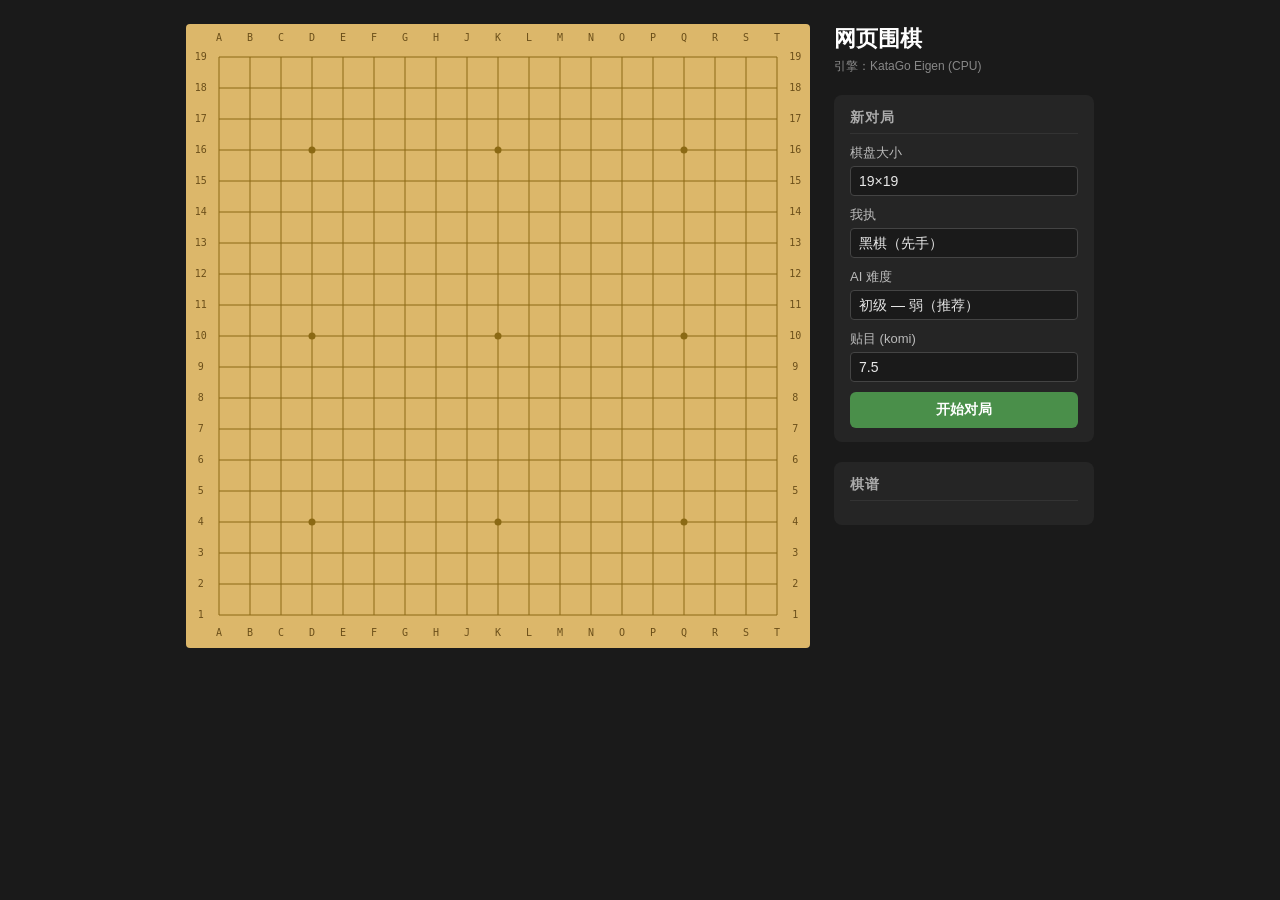
==== frontend/index.html @ e3431374 "Add undo (悔棋) feature POST /api/undo undoes the last human move + AI response (2 GTP undos), resets " ====
<!DOCTYPE html>
<html lang="zh-CN">
<head>
  <meta charset="UTF-8" />
  <meta name="viewport" content="width=device-width, initial-scale=1.0" />
  <title>网页围棋 · KataGo</title>
  <link rel="stylesheet" href="style.css" />
</head>
<body>

<div id="app">
  <!-- Left: board -->
  <div id="board-panel">
    <canvas id="goboard"></canvas>
    <div id="thinking-indicator" class="hidden">AI 思考中…</div>
  </div>

  <!-- Right: controls -->
  <div id="side-panel">
    <h1>网页围棋</h1>
    <p class="subtitle">引擎：KataGo Eigen (CPU)</p>

    <!-- New game settings -->
    <section id="setup-section">
      <h2>新对局</h2>

      <label>棋盘大小
        <select id="board-size">
          <option value="19" selected>19×19</option>
          <option value="13">13×13</option>
          <option value="9">9×9</option>
        </select>
      </label>

      <label>我执
        <select id="human-color">
          <option value="black" selected>黑棋（先手）</option>
          <option value="white">白棋（后手）</option>
        </select>
      </label>

      <label>AI 难度
        <select id="difficulty">
          <option value="beginner">入门 — 最弱最快</option>
          <option value="easy" selected>初级 — 弱（推荐）</option>
          <option value="medium">中级 — 较强</option>
          <option value="hard">高手 — 最强</option>
        </select>
      </label>

      <label>贴目 (komi)
        <input id="komi" type="number" value="7.5" step="0.5" min="0" max="15" />
      </label>

      <button id="btn-new-game" class="btn btn-primary">开始对局</button>
    </section>

    <!-- In-game controls -->
    <section id="game-section" class="hidden">
      <h2>对局中</h2>

      <div class="info-row">
        <span class="label">我执：</span>
        <span id="info-human-color" class="value">—</span>
      </div>
      <div class="info-row">
        <span class="label">当前手：</span>
        <span id="info-turn" class="value">—</span>
      </div>
      <div class="info-row">
        <span class="label">提子（黑）：</span>
        <span id="info-cap-black" class="value">0</span>
      </div>
      <div class="info-row">
        <span class="label">提子（白）：</span>
        <span id="info-cap-white" class="value">0</span>
      </div>
      <div class="info-row">
        <span class="label">手数：</span>
        <span id="info-moves" class="value">0</span>
      </div>

      <div class="btn-group">
        <button id="btn-pass" class="btn btn-secondary">虚手 (Pass)</button>
        <button id="btn-undo" class="btn btn-secondary">悔棋</button>
        <button id="btn-resign" class="btn btn-danger">认输 (Resign)</button>
      </div>

      <button id="btn-end-game" class="btn btn-outline">结束本局</button>
    </section>

    <!-- Result -->
    <section id="result-section" class="hidden">
      <h2>对局结果</h2>
      <p id="result-text" class="result-text">—</p>
      <button id="btn-again" class="btn btn-primary">再来一局</button>
    </section>

    <!-- Move log -->
    <section id="log-section">
      <h2>棋谱</h2>
      <div id="move-log"></div>
    </section>
  </div>
</div>

<div id="toast"></div>

<script src="game.js"></script>
</body>
</html>
---- frontend/style.css ----
/* === Reset & Base === */
*, *::before, *::after { box-sizing: border-box; margin: 0; padding: 0; }

body {
  font-family: "Helvetica Neue", Arial, "PingFang SC", "Microsoft YaHei", sans-serif;
  background: #1a1a1a;
  color: #e8e8e8;
  min-height: 100vh;
}

/* === Layout === */
#app {
  display: flex;
  gap: 24px;
  padding: 24px;
  min-height: 100vh;
  align-items: flex-start;
  justify-content: center;
  flex-wrap: wrap;
}

/* === Board Panel === */
#board-panel {
  position: relative;
  flex-shrink: 0;
}

#goboard {
  display: block;
  border-radius: 4px;
  cursor: crosshair;
  touch-action: none;
}

#thinking-indicator {
  position: absolute;
  bottom: 8px;
  left: 50%;
  transform: translateX(-50%);
  background: rgba(0,0,0,0.75);
  color: #fff;
  padding: 6px 16px;
  border-radius: 20px;
  font-size: 14px;
  pointer-events: none;
  animation: pulse 1s ease-in-out infinite;
}

@keyframes pulse {
  0%, 100% { opacity: 1; }
  50% { opacity: 0.4; }
}

/* === Side Panel === */
#side-panel {
  width: 260px;
  min-width: 220px;
  display: flex;
  flex-direction: column;
  gap: 20px;
}

h1 {
  font-size: 22px;
  font-weight: 700;
  color: #fff;
}

.subtitle {
  font-size: 12px;
  color: #888;
  margin-top: -16px;
}

h2 {
  font-size: 14px;
  text-transform: uppercase;
  letter-spacing: 0.08em;
  color: #aaa;
  margin-bottom: 10px;
  padding-bottom: 6px;
  border-bottom: 1px solid #333;
}

section {
  background: #252525;
  border-radius: 8px;
  padding: 14px 16px;
}

/* === Form controls === */
label {
  display: flex;
  flex-direction: column;
  gap: 4px;
  font-size: 13px;
  color: #bbb;
  margin-bottom: 10px;
}

select, input[type="number"] {
  background: #1a1a1a;
  border: 1px solid #444;
  border-radius: 4px;
  color: #e8e8e8;
  padding: 6px 8px;
  font-size: 14px;
  width: 100%;
  appearance: none;
}

select:focus, input:focus {
  outline: none;
  border-color: #6b9f6b;
}

/* === Buttons === */
.btn {
  display: block;
  width: 100%;
  padding: 9px 12px;
  border: none;
  border-radius: 6px;
  font-size: 14px;
  font-weight: 600;
  cursor: pointer;
  transition: opacity 0.15s, transform 0.1s;
  text-align: center;
}

.btn:active { transform: scale(0.97); }
.btn:disabled { opacity: 0.4; cursor: not-allowed; }

.btn-primary  { background: #4a8f4a; color: #fff; }
.btn-primary:hover  { opacity: 0.88; }
.btn-secondary { background: #555; color: #fff; }
.btn-secondary:hover { opacity: 0.88; }
.btn-danger   { background: #8f3a3a; color: #fff; }
.btn-danger:hover   { opacity: 0.88; }
.btn-outline  { background: transparent; color: #aaa; border: 1px solid #444; margin-top: 6px; }
.btn-outline:hover  { border-color: #888; color: #ddd; }

.btn-group {
  display: flex;
  gap: 8px;
  margin-bottom: 4px;
}
.btn-group .btn { flex: 1; }

/* === Info rows === */
.info-row {
  display: flex;
  justify-content: space-between;
  font-size: 13px;
  padding: 3px 0;
}
.info-row .label { color: #999; }
.info-row .value { color: #e8e8e8; font-weight: 600; }

/* === Result === */
.result-text {
  font-size: 26px;
  font-weight: 700;
  text-align: center;
  color: #f0c060;
  padding: 10px 0;
}

/* === Move log === */
#move-log {
  max-height: 180px;
  overflow-y: auto;
  font-size: 12px;
  color: #aaa;
  font-family: monospace;
  line-height: 1.7;
}

#move-log::-webkit-scrollbar { width: 4px; }
#move-log::-webkit-scrollbar-track { background: #1a1a1a; }
#move-log::-webkit-scrollbar-thumb { background: #444; border-radius: 2px; }

/* === Toast === */
#toast {
  position: fixed;
  bottom: 24px;
  left: 50%;
  transform: translateX(-50%) translateY(80px);
  background: #333;
  color: #fff;
  padding: 10px 20px;
  border-radius: 20px;
  font-size: 14px;
  transition: transform 0.3s ease;
  pointer-events: none;
  z-index: 100;
}

#toast.show {
  transform: translateX(-50%) translateY(0);
}

/* === Utility === */
.hidden { display: none !important; }
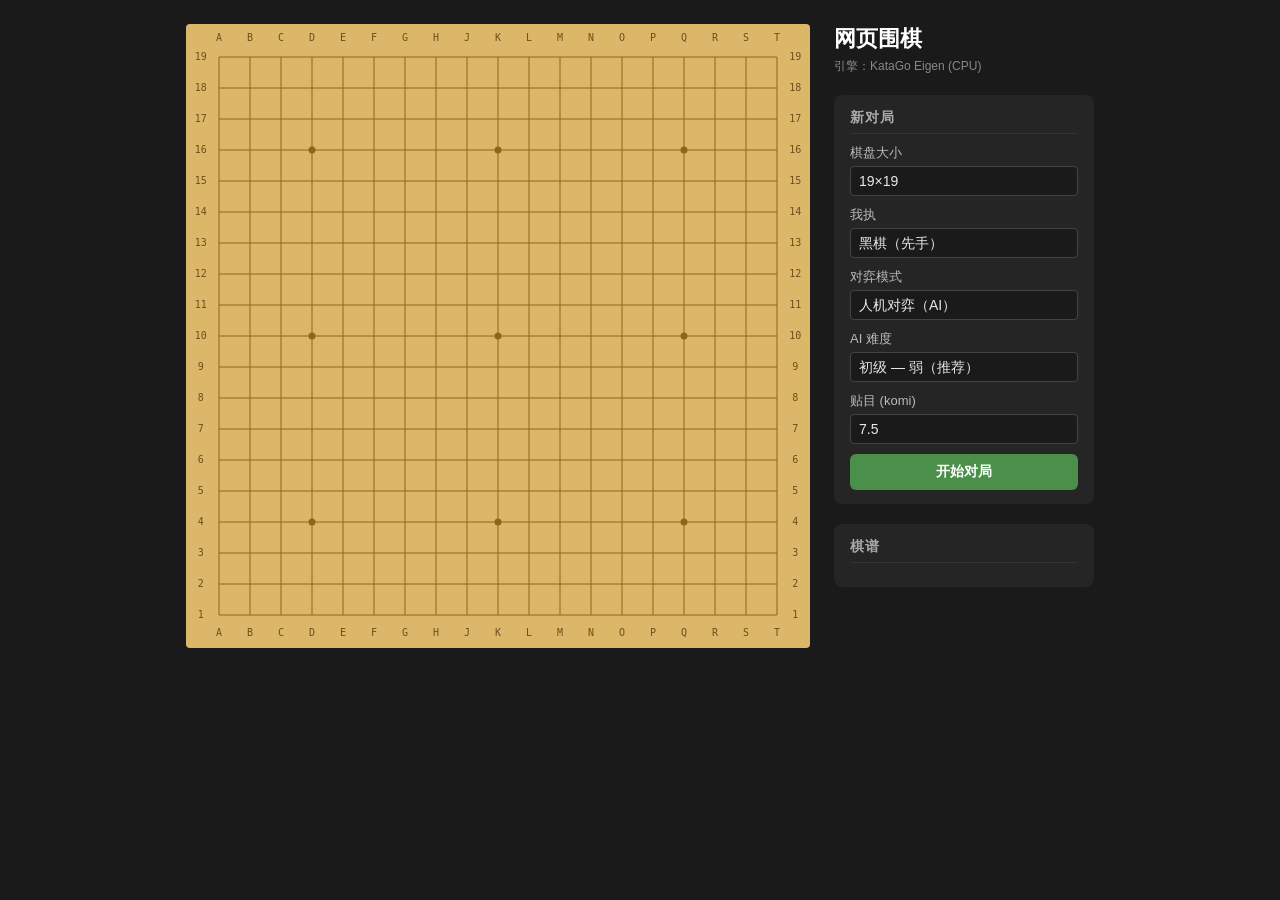
==== commit 1e961df6: "Add local two-player (双人对弈) mode Backend: - api_new_game: accept mode param ("vs_ai" | "vs_human"); " ====
--- a/frontend/index.html
+++ b/frontend/index.html
@@ -39,14 +39,23 @@
         </select>
       </label>
 
-      <label>AI 难度
-        <select id="difficulty">
-          <option value="beginner">入门 — 最弱最快</option>
-          <option value="easy" selected>初级 — 弱（推荐）</option>
-          <option value="medium">中级 — 较强</option>
-          <option value="hard">高手 — 最强</option>
+      <label>对弈模式
+        <select id="game-mode">
+          <option value="vs_ai" selected>人机对弈（AI）</option>
+          <option value="vs_human">双人对弈（本地）</option>
         </select>
       </label>
+
+      <div id="difficulty-group">
+        <label>AI 难度
+          <select id="difficulty">
+            <option value="beginner">入门 — 最弱最快</option>
+            <option value="easy" selected>初级 — 弱（推荐）</option>
+            <option value="medium">中级 — 较强</option>
+            <option value="hard">高手 — 最强</option>
+          </select>
+        </label>
+      </div>
 
       <label>贴目 (komi)
         <input id="komi" type="number" value="7.5" step="0.5" min="0" max="15" />
@@ -60,7 +69,7 @@
       <h2>对局中</h2>
 
       <div class="info-row">
-        <span class="label">我执：</span>
+        <span class="label" id="label-mode">我执：</span>
         <span id="info-human-color" class="value">—</span>
       </div>
       <div class="info-row">
@@ -86,13 +95,14 @@
         <button id="btn-resign" class="btn btn-danger">认输 (Resign)</button>
       </div>
 
-      <button id="btn-end-game" class="btn btn-outline">结束本局</button>
+      <button id="btn-end-game" class="btn btn-outline">数棋结束</button>
     </section>
 
     <!-- Result -->
     <section id="result-section" class="hidden">
       <h2>对局结果</h2>
       <p id="result-text" class="result-text">—</p>
+      <p id="result-detail" class="result-detail"></p>
       <button id="btn-again" class="btn btn-primary">再来一局</button>
     </section>
 
--- a/frontend/style.css
+++ b/frontend/style.css
@@ -164,6 +164,13 @@
   text-align: center;
   color: #f0c060;
   padding: 10px 0;
+}
+
+.result-detail {
+  font-size: 12px;
+  text-align: center;
+  color: #999;
+  margin-bottom: 8px;
 }
 
 /* === Move log === */
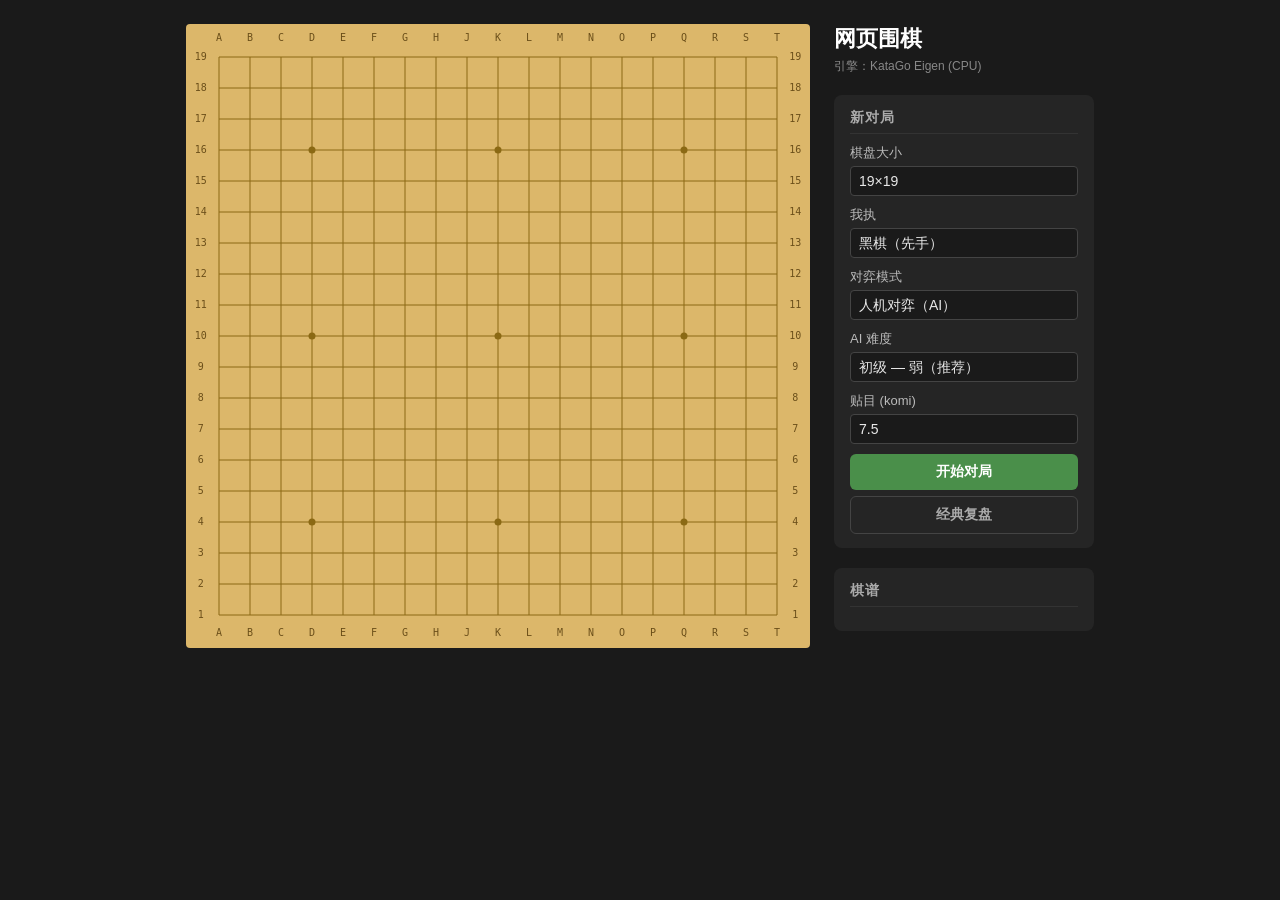
==== commit b218f539: "Add classic game replay feature with SGF browser - Backend: recursive descent SGF parser (handles fl" ====
--- a/frontend/index.html
+++ b/frontend/index.html
@@ -62,6 +62,48 @@
       </label>
 
       <button id="btn-new-game" class="btn btn-primary">开始对局</button>
+      <button id="btn-go-replay" class="btn btn-outline" style="margin-top:6px">经典复盘</button>
+    </section>
+
+    <!-- Classic replay -->
+    <section id="replay-section" class="hidden">
+      <div class="replay-header">
+        <button id="btn-replay-back" class="back-btn">← 返回</button>
+        <h2>经典复盘</h2>
+      </div>
+
+      <!-- Game picker -->
+      <div id="replay-picker">
+        <div id="game-list"><p class="replay-loading">加载中…</p></div>
+      </div>
+
+      <!-- Replay controls (shown after a game is selected) -->
+      <div id="replay-controls" class="hidden">
+        <div class="replay-players">
+          <span id="replay-black">⚫ 黑方</span>
+          <span class="replay-vs">vs</span>
+          <span id="replay-white">⚪ 白方</span>
+        </div>
+        <div id="replay-meta" class="replay-meta"></div>
+
+        <div class="replay-progress">
+          <span id="replay-move-num">开局</span>
+          <span id="replay-total"></span>
+        </div>
+
+        <div id="replay-comment" class="replay-comment hidden"></div>
+
+        <div class="replay-nav">
+          <button class="nav-btn" id="btn-r-first" title="第一手">⏮</button>
+          <button class="nav-btn" id="btn-r-prev"  title="上一手">◀</button>
+          <button class="nav-btn" id="btn-r-next"  title="下一手">▶</button>
+          <button class="nav-btn" id="btn-r-last"  title="最后一手">⏭</button>
+        </div>
+        <button class="btn btn-secondary" id="btn-autoplay" style="margin-top:6px;font-size:13px">▶ 自动播放</button>
+        <input type="range" id="replay-slider" min="0" value="0" style="width:100%;margin-top:8px">
+
+        <button id="btn-pick-another" class="btn btn-outline" style="margin-top:8px;font-size:12px">← 选择其他棋局</button>
+      </div>
     </section>
 
     <!-- In-game controls -->
@@ -102,7 +144,7 @@
     <section id="result-section" class="hidden">
       <h2>对局结果</h2>
       <p id="result-text" class="result-text">—</p>
-      <p id="result-detail" class="result-detail"></p>
+      <div id="result-detail" class="result-detail"></div>
       <button id="btn-again" class="btn btn-primary">再来一局</button>
     </section>
 
--- a/frontend/style.css
+++ b/frontend/style.css
@@ -167,11 +167,25 @@
 }
 
 .result-detail {
-  font-size: 12px;
-  text-align: center;
-  color: #999;
   margin-bottom: 8px;
 }
+
+.score-table {
+  width: 100%; border-collapse: collapse;
+  font-size: 12px; margin: 6px 0 2px;
+}
+.score-table th {
+  color: #bbb; padding: 3px 4px 6px; text-align: center;
+  border-bottom: 1px solid #3a3a3a;
+}
+.score-table td { padding: 3px 4px; text-align: center; color: #ccc; }
+.score-table td:first-child { text-align: left; color: #888; font-size: 11px; }
+.score-table .komi-row td { color: #999; font-size: 11px; }
+.score-table .total-row td {
+  color: #f0c060; font-weight: 700;
+  border-top: 1px solid #3a3a3a; padding-top: 5px;
+}
+.dead-note { text-align: center; font-size: 11px; color: #777; margin-top: 4px; }
 
 /* === Move log === */
 #move-log {
@@ -207,5 +221,106 @@
   transform: translateX(-50%) translateY(0);
 }
 
+/* === Classic Replay === */
+
+.replay-header {
+  display: flex;
+  align-items: center;
+  gap: 8px;
+  margin-bottom: 2px;
+}
+.replay-header h2 { margin-bottom: 0; border-bottom: none; padding-bottom: 0; }
+
+.back-btn {
+  background: none;
+  border: none;
+  color: #888;
+  cursor: pointer;
+  font-size: 13px;
+  padding: 0;
+  flex-shrink: 0;
+}
+.back-btn:hover { color: #ddd; }
+
+.game-list-item {
+  display: block;
+  width: 100%;
+  background: #1e1e1e;
+  border: 1px solid #333;
+  border-radius: 6px;
+  padding: 9px 11px;
+  margin-bottom: 7px;
+  cursor: pointer;
+  text-align: left;
+  transition: border-color 0.15s, background 0.15s;
+}
+.game-list-item:hover { border-color: #666; background: #2a2a2a; }
+.gli-title  { display: block; font-size: 13px; font-weight: 600; color: #e8e8e8; }
+.gli-event  { display: block; font-size: 11px; color: #888; margin-top: 2px; }
+.gli-foot   { display: flex; justify-content: space-between; margin-top: 3px; }
+.gli-date   { font-size: 11px; color: #666; }
+.gli-result { font-size: 12px; color: #f0c060; font-weight: 600; }
+.gli-desc   { display: block; font-size: 11px; color: #777; margin-top: 4px; line-height: 1.45; }
+
+.replay-loading { color: #666; font-size: 13px; text-align: center; padding: 10px 0; }
+
+.replay-players {
+  display: flex;
+  justify-content: space-between;
+  align-items: center;
+  font-size: 13px;
+  font-weight: 600;
+  margin-bottom: 3px;
+}
+.replay-vs { color: #555; font-size: 11px; font-weight: 400; }
+
+.replay-meta { font-size: 11px; color: #777; margin-bottom: 7px; }
+
+.replay-progress {
+  display: flex;
+  justify-content: space-between;
+  font-size: 12px;
+  color: #aaa;
+  margin-bottom: 5px;
+}
+
+.replay-comment {
+  background: #1a1a1a;
+  border-left: 2px solid #5a7a5a;
+  padding: 7px 9px;
+  font-size: 12px;
+  color: #bbb;
+  line-height: 1.55;
+  border-radius: 0 4px 4px 0;
+  margin-bottom: 8px;
+  white-space: pre-wrap;
+  max-height: 120px;
+  overflow-y: auto;
+}
+.replay-comment::-webkit-scrollbar { width: 3px; }
+.replay-comment::-webkit-scrollbar-thumb { background: #444; border-radius: 2px; }
+
+.replay-nav {
+  display: flex;
+  gap: 6px;
+}
+.nav-btn {
+  flex: 1;
+  background: #2e2e2e;
+  border: 1px solid #444;
+  border-radius: 5px;
+  color: #ddd;
+  font-size: 15px;
+  padding: 7px 4px;
+  cursor: pointer;
+  transition: background 0.1s;
+}
+.nav-btn:hover { background: #3a3a3a; }
+
+#replay-slider {
+  accent-color: #5a8a5a;
+  cursor: pointer;
+}
+
 /* === Utility === */
 .hidden { display: none !important; }
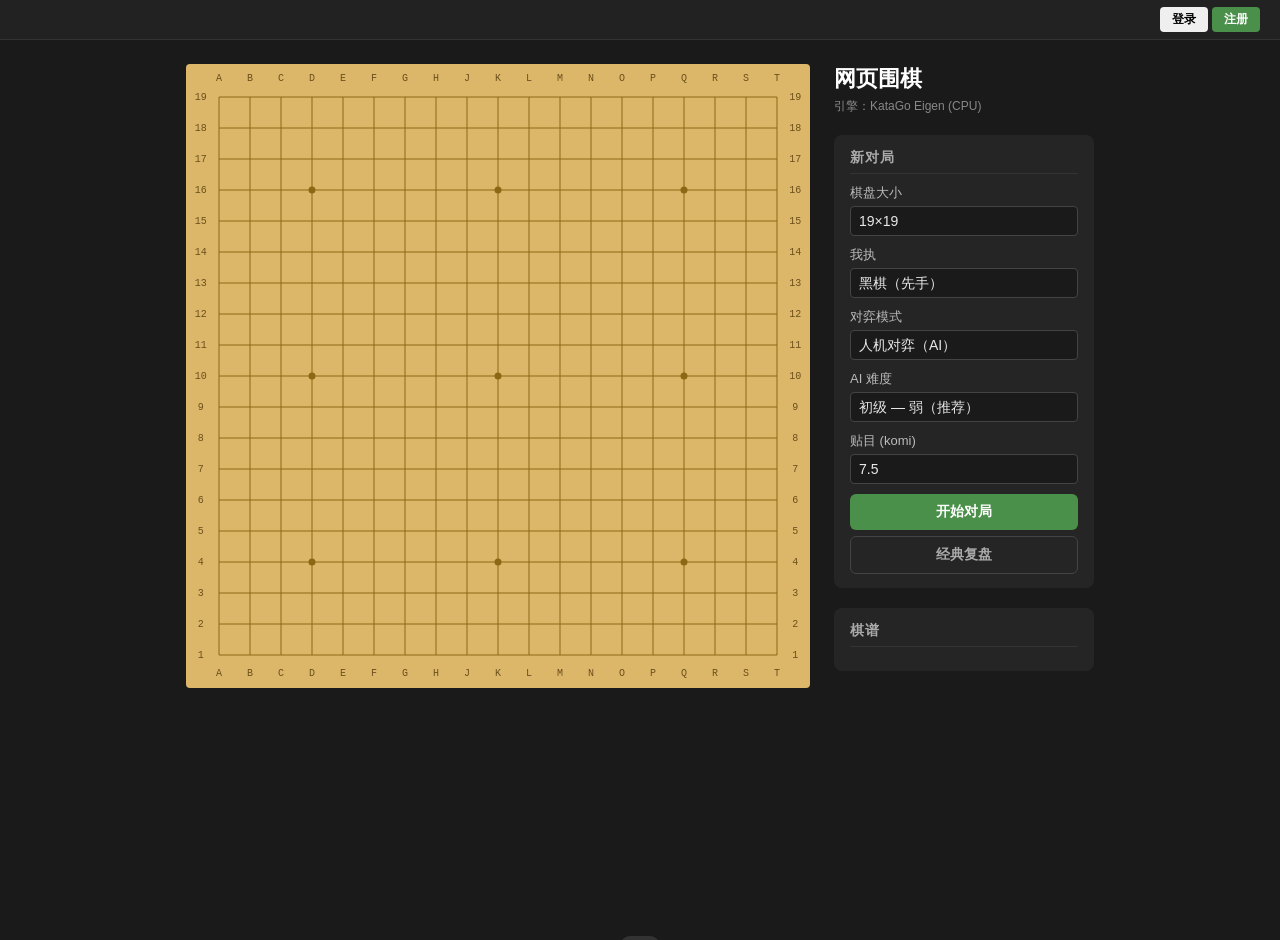
==== commit 5dca5005: "Add user/player registration with login and session support - Create SQLite-backed user database (da" ====
--- a/frontend/index.html
+++ b/frontend/index.html
@@ -8,6 +8,46 @@
 </head>
 <body>
 
+<!-- User bar -->
+<div id="user-bar">
+  <div id="user-logged-out">
+    <button id="btn-show-login" class="btn btn-small">登录</button>
+    <button id="btn-show-register" class="btn btn-small btn-primary">注册</button>
+  </div>
+  <div id="user-logged-in" class="hidden">
+    <span id="user-display-name"></span>
+    <span id="user-stats"></span>
+    <button id="btn-logout" class="btn btn-small btn-outline">退出</button>
+  </div>
+</div>
+
+<!-- Auth modal -->
+<div id="auth-modal" class="modal hidden">
+  <div class="modal-content">
+    <button id="auth-close" class="modal-close">&times;</button>
+    <h2 id="auth-title">登录</h2>
+    <form id="auth-form" autocomplete="off">
+      <label>用户名
+        <input id="auth-username" type="text" maxlength="20" required />
+      </label>
+      <label>密码
+        <input id="auth-password" type="password" minlength="4" required />
+      </label>
+      <div id="auth-display-row" class="hidden">
+        <label>显示名称（可选）
+          <input id="auth-display-name" type="text" maxlength="20" />
+        </label>
+      </div>
+      <p id="auth-error" class="auth-error hidden"></p>
+      <button type="submit" class="btn btn-primary" id="auth-submit">登录</button>
+    </form>
+    <p class="auth-switch">
+      <span id="auth-switch-text">没有账号？</span>
+      <button id="auth-switch-btn" class="link-btn">注册</button>
+    </p>
+  </div>
+</div>
+
 <div id="app">
   <!-- Left: board -->
   <div id="board-panel">
--- a/frontend/style.css
+++ b/frontend/style.css
@@ -322,5 +322,113 @@
   cursor: pointer;
 }
 
+/* === User Bar === */
+#user-bar {
+  position: fixed;
+  top: 0;
+  right: 0;
+  left: 0;
+  height: 40px;
+  background: #222;
+  border-bottom: 1px solid #333;
+  display: flex;
+  align-items: center;
+  justify-content: flex-end;
+  padding: 0 20px;
+  z-index: 50;
+  gap: 10px;
+}
+
+#user-bar .btn-small {
+  padding: 4px 12px;
+  font-size: 12px;
+  border-radius: 4px;
+  width: auto;
+  display: inline-block;
+}
+
+#user-logged-in {
+  display: flex;
+  align-items: center;
+  gap: 10px;
+  font-size: 13px;
+}
+
+#user-display-name { color: #e8e8e8; font-weight: 600; }
+#user-stats { color: #888; font-size: 11px; }
+
+body { padding-top: 40px; }
+
+/* === Auth Modal === */
+.modal {
+  position: fixed;
+  inset: 0;
+  background: rgba(0,0,0,0.6);
+  display: flex;
+  align-items: center;
+  justify-content: center;
+  z-index: 200;
+}
+
+.modal-content {
+  background: #2a2a2a;
+  border-radius: 10px;
+  padding: 24px 28px;
+  width: 300px;
+  position: relative;
+}
+
+.modal-close {
+  position: absolute;
+  top: 10px;
+  right: 14px;
+  background: none;
+  border: none;
+  color: #888;
+  font-size: 22px;
+  cursor: pointer;
+}
+.modal-close:hover { color: #ddd; }
+
+.modal-content h2 {
+  text-align: center;
+  margin-bottom: 16px;
+}
+
+.modal-content input[type="text"],
+.modal-content input[type="password"] {
+  background: #1a1a1a;
+  border: 1px solid #444;
+  border-radius: 4px;
+  color: #e8e8e8;
+  padding: 8px 10px;
+  font-size: 14px;
+  width: 100%;
+}
+
+.auth-error {
+  color: #e74c3c;
+  font-size: 12px;
+  text-align: center;
+  margin: 6px 0;
+}
+
+.auth-switch {
+  text-align: center;
+  font-size: 12px;
+  color: #888;
+  margin-top: 12px;
+}
+
+.link-btn {
+  background: none;
+  border: none;
+  color: #6b9f6b;
+  cursor: pointer;
+  font-size: 12px;
+  text-decoration: underline;
+}
+.link-btn:hover { color: #8fc98f; }
+
 /* === Utility === */
 .hidden { display: none !important; }
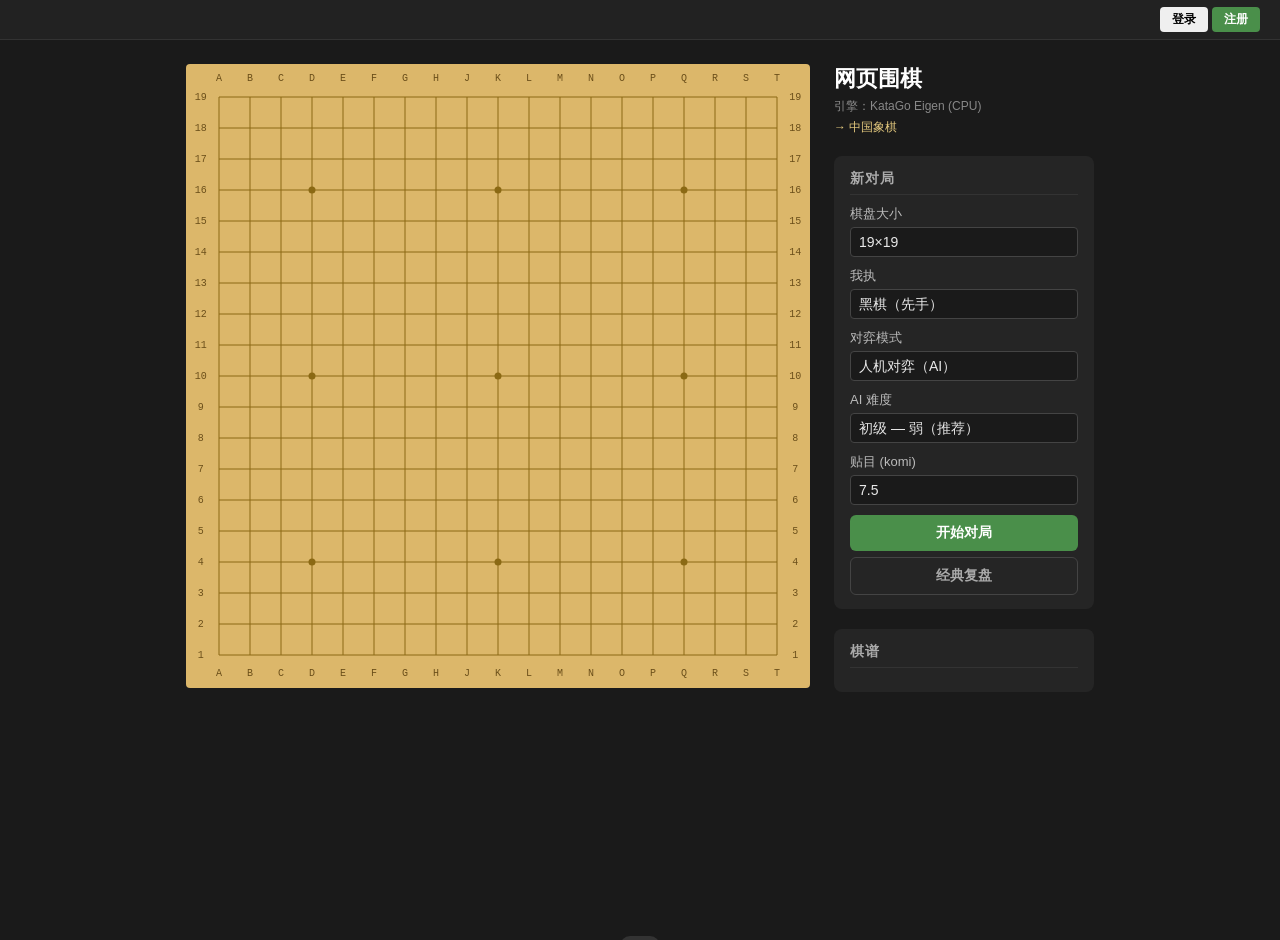
==== commit a752d39b: "Add Chinese Chess (象棋) with Pikafish AI and FEN import - Full Chinese Chess game at /chess: human vs" ====
--- a/frontend/index.html
+++ b/frontend/index.html
@@ -5,6 +5,7 @@
   <meta name="viewport" content="width=device-width, initial-scale=1.0" />
   <title>网页围棋 · KataGo</title>
   <link rel="stylesheet" href="style.css" />
+  <script src="https://accounts.google.com/gsi/client" async defer></script>
 </head>
 <body>
 
@@ -41,6 +42,10 @@
       <p id="auth-error" class="auth-error hidden"></p>
       <button type="submit" class="btn btn-primary" id="auth-submit">登录</button>
     </form>
+    <div id="google-divider" class="auth-divider hidden">
+      <span>或</span>
+    </div>
+    <div id="google-signin-btn" class="hidden"></div>
     <p class="auth-switch">
       <span id="auth-switch-text">没有账号？</span>
       <button id="auth-switch-btn" class="link-btn">注册</button>
@@ -59,6 +64,7 @@
   <div id="side-panel">
     <h1>网页围棋</h1>
     <p class="subtitle">引擎：KataGo Eigen (CPU)</p>
+    <p class="subtitle"><a href="/chess" style="color:#e4c97e;text-decoration:none;">→ 中国象棋</a></p>
 
     <!-- New game settings -->
     <section id="setup-section">
@@ -103,6 +109,16 @@
 
       <button id="btn-new-game" class="btn btn-primary">开始对局</button>
       <button id="btn-go-replay" class="btn btn-outline" style="margin-top:6px">经典复盘</button>
+      <button id="btn-go-my-games" class="btn btn-outline hidden" style="margin-top:6px">我的棋局</button>
+    </section>
+
+    <!-- My games history -->
+    <section id="my-games-section" class="hidden">
+      <div class="replay-header">
+        <button id="btn-my-games-back" class="back-btn">← 返回</button>
+        <h2>我的棋局</h2>
+      </div>
+      <div id="my-game-list"><p class="replay-loading">加载中…</p></div>
     </section>
 
     <!-- Classic replay -->
--- a/frontend/style.css
+++ b/frontend/style.css
@@ -430,5 +430,41 @@
 }
 .link-btn:hover { color: #8fc98f; }
 
+.auth-divider {
+  display: flex;
+  align-items: center;
+  gap: 10px;
+  margin: 14px 0 10px;
+  color: #666;
+  font-size: 12px;
+}
+.auth-divider::before,
+.auth-divider::after {
+  content: "";
+  flex: 1;
+  height: 1px;
+  background: #444;
+}
+
+#google-signin-btn {
+  display: flex;
+  justify-content: center;
+  margin-bottom: 4px;
+}
+
+/* === My Games history === */
+.gli-win  { color: #6bc96b; font-weight: 600; }
+.gli-loss { color: #e07070; font-weight: 600; }
+
+.my-game-row {
+  display: flex;
+  align-items: center;
+  gap: 12px;
+  padding: 8px 10px;
+}
+.mgl-num  { color: #888; font-size: 12px; min-width: 28px; }
+.mgl-result { flex: 1; font-size: 13px; }
+.mgl-date { color: #888; font-size: 11px; white-space: nowrap; }
+
 /* === Utility === */
 .hidden { display: none !important; }
